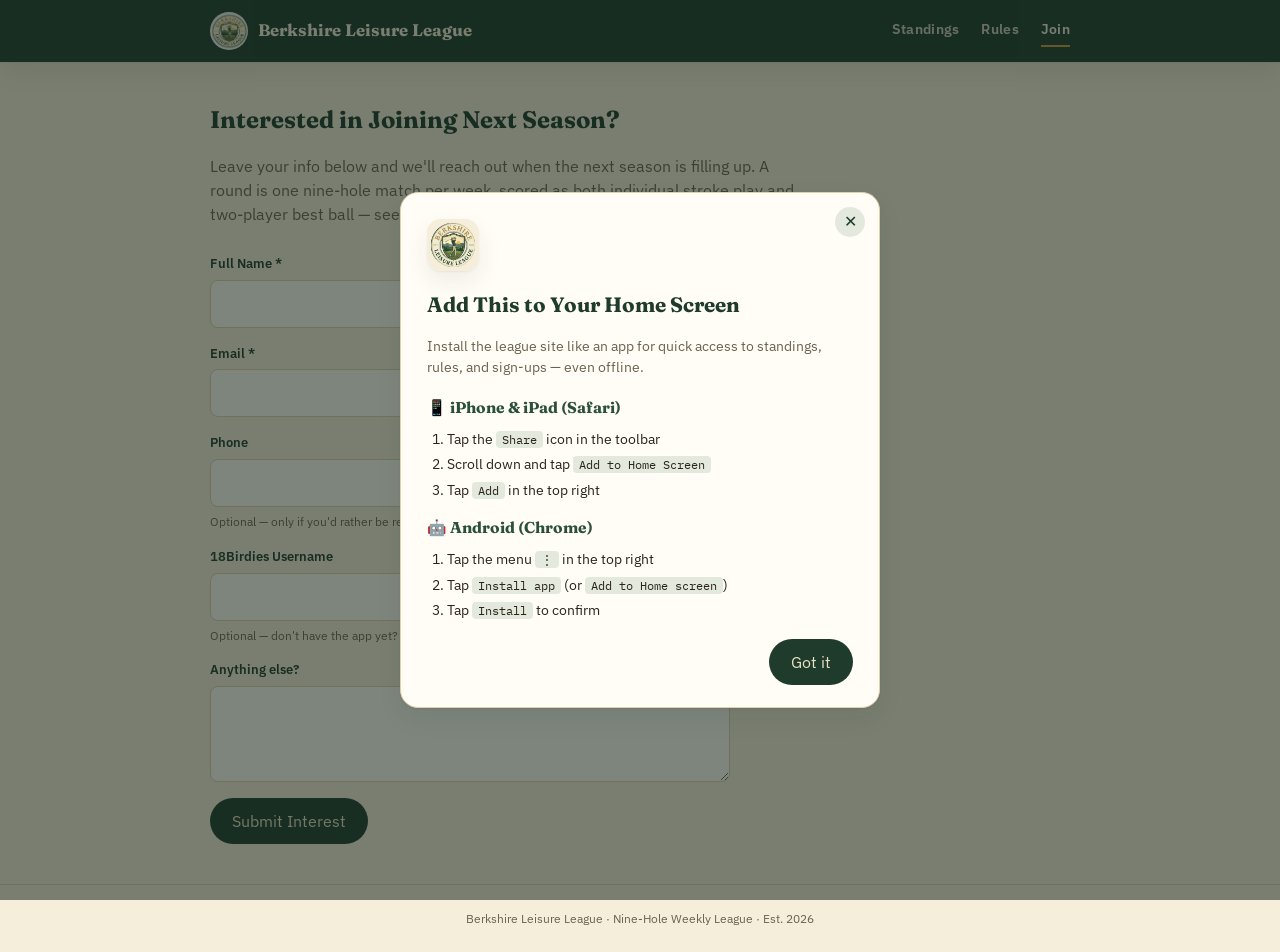
==== join.html @ b0b4068c "Initial Site Upload" ====
<!doctype html>
<html lang="en">
<head>
<meta charset="utf-8">
<meta name="viewport" content="width=device-width, initial-scale=1">
<title>Join — Berkshire Leisure League</title>
<meta name="description" content="Sign up your interest in joining the Berkshire Leisure League next season.">
<link rel="stylesheet" href="assets/style.css">
<link rel="manifest" href="manifest.webmanifest">
<link rel="icon" href="assets/icons/favicon-32.png" sizes="32x32">
<link rel="apple-touch-icon" href="assets/icons/apple-touch-icon.png">
<meta name="theme-color" content="#1E3B2C">
<meta name="apple-mobile-web-app-capable" content="yes">
<meta name="apple-mobile-web-app-status-bar-style" content="black-translucent">
<meta name="apple-mobile-web-app-title" content="BLL Golf">
</head>
<body>

<header class="site-nav">
  <div class="wrap">
    <a class="brand" href="index.html">
      <img src="assets/logo.png" alt="Berkshire Leisure League crest">
      <span>Berkshire Leisure League</span>
    </a>
    <nav class="links">
      <a href="index.html">Standings</a>
      <a href="rules.html">Rules</a>
      <a href="join.html" class="active">Join</a>
    </nav>
  </div>
</header>

<section class="wrap" style="padding-block:40px;">
  <h1>Interested in Joining Next Season?</h1>
  <p class="lead" style="color:var(--ink-soft); max-width:60ch; margin-bottom:28px;">
    Leave your info below and we'll reach out when the next season is filling up.
    A round is one nine-hole match per week, scored as both individual stroke play
    and two-player best ball — see the <a href="rules.html">rules</a> for details.
  </p>

  <form id="join-form" class="join-form" action="https://formspree.io/f/meaoeqrn" method="POST">
    <div class="field">
      <label for="name">Full Name *</label>
      <input type="text" id="name" name="name" required>
    </div>
    <div class="field">
      <label for="email">Email *</label>
      <input type="email" id="email" name="email" required>
    </div>
    <div class="field">
      <label for="phone">Phone</label>
      <input type="tel" id="phone" name="phone">
      <span class="hint">Optional — only if you'd rather be reached by text or call.</span>
    </div>
    <div class="field">
      <label for="birdies">18Birdies Username</label>
      <input type="text" id="birdies" name="18birdies_username">
      <span class="hint">Optional — don't have the app yet? No problem, just send it over once you've got it set up.</span>
    </div>
    <div class="field">
      <label for="message">Anything else?</label>
      <textarea id="message" name="message" rows="3"></textarea>
    </div>
    <div class="submit-row">
      <button type="submit" class="btn primary">Submit Interest</button>
      <span id="form-status"></span>
    </div>
  </form>
</section>

<footer class="site-footer">
  <div class="wrap">Berkshire Leisure League · Nine-Hole Weekly League · Est. 2026</div>
</footer>

<script>
  const form = document.getElementById('join-form');
  const status = document.getElementById('form-status');
  form.addEventListener('submit', async function (e) {
    e.preventDefault();
    status.textContent = 'Sending…';
    status.className = '';
    try {
      const response = await fetch(form.action, {
        method: 'POST',
        body: new FormData(form),
        headers: { 'Accept': 'application/json' }
      });
      if (response.ok) {
        form.reset();
        status.textContent = "Thanks — you're on the list! We'll be in touch.";
        status.className = 'ok';
      } else {
        status.textContent = 'Something went wrong — please try again or email us directly.';
        status.className = 'err';
      }
    } catch (err) {
      status.textContent = 'Something went wrong — please try again or email us directly.';
      status.className = 'err';
    }
  });
</script>

<div id="install-modal-backdrop" class="install-modal-backdrop">
  <div class="install-modal" role="dialog" aria-modal="true" aria-labelledby="install-modal-title">
    <button type="button" class="close-btn" id="install-modal-close" aria-label="Close">✕</button>
    <img class="install-icon" src="assets/icons/icon-192.png" alt="">
    <h2 id="install-modal-title">Add This to Your Home Screen</h2>
    <p class="sub">Install the league site like an app for quick access to standings, rules, and sign-ups — even offline.</p>

    <div class="install-platform">
      <h3>📱 iPhone &amp; iPad (Safari)</h3>
      <ol>
        <li>Tap the <kbd>Share</kbd> icon in the toolbar</li>
        <li>Scroll down and tap <kbd>Add to Home Screen</kbd></li>
        <li>Tap <kbd>Add</kbd> in the top right</li>
      </ol>
    </div>

    <div class="install-platform">
      <h3>🤖 Android (Chrome)</h3>
      <ol>
        <li>Tap the menu <kbd>⋮</kbd> in the top right</li>
        <li>Tap <kbd>Install app</kbd> (or <kbd>Add to Home screen</kbd>)</li>
        <li>Tap <kbd>Install</kbd> to confirm</li>
      </ol>
    </div>

    <div class="dismiss-row">
      <button type="button" class="btn primary" id="install-modal-got-it">Got it</button>
    </div>
  </div>
</div>
<script>
  (function () {
    try {
      var isStandalone = window.matchMedia('(display-mode: standalone)').matches || window.navigator.standalone === true;
      var seen = localStorage.getItem('bll-install-tip-seen');
      if (isStandalone || seen) return;
      var backdrop = document.getElementById('install-modal-backdrop');
      if (!backdrop) return;
      backdrop.style.display = 'flex';
      function dismiss() {
        backdrop.style.display = 'none';
        try { localStorage.setItem('bll-install-tip-seen', '1'); } catch (e) {}
      }
      document.getElementById('install-modal-close').addEventListener('click', dismiss);
      document.getElementById('install-modal-got-it').addEventListener('click', dismiss);
      backdrop.addEventListener('click', function (e) { if (e.target === backdrop) dismiss(); });
      document.addEventListener('keydown', function (e) { if (e.key === 'Escape') dismiss(); });
    } catch (e) {}
  })();
</script>

<script>
  if ('serviceWorker' in navigator) {
    window.addEventListener('load', () => {
      navigator.serviceWorker.register('sw.js').catch(() => {});
    });
  }
</script>

</body>
</html>
---- assets/style.css ----
/* Berkshire Leisure League — shared site styles */

@import url('https://fonts.googleapis.com/css2?family=Fraunces:opsz,wght@9..144,400;9..144,600;9..144,700&family=IBM+Plex+Sans:wght@400;500;600;700&family=IBM+Plex+Mono:wght@500;600&display=swap');

:root {
  --cream: #F4EEDA;
  --cream-deep: #E9E0C2;
  --card: #FFFDF6;
  --forest: #1E3B2C;
  --forest-2: #2A4F3A;
  --forest-tint: #E4E9DE;
  --gold: #A87C2C;
  --gold-bright: #C79A3F;
  --sunset: #D2842F;
  --ink: #29241C;
  --ink-soft: #6B6250;
  --line: #DED2AC;
  --good: #3F7D53;
  --bad: #B4523A;
  --shadow: 0 1px 2px rgba(41,36,28,0.06), 0 10px 24px rgba(41,36,28,0.08);
}

@media (prefers-color-scheme: dark) {
  :root:not([data-theme="light"]) {
    --cream: #14231A;
    --cream-deep: #101C14;
    --card: #1B2E22;
    --forest: #EFE7C8;
    --forest-2: #C9D8C4;
    --forest-tint: #24382C;
    --gold: #D8AC55;
    --gold-bright: #E8C275;
    --sunset: #E29A52;
    --ink: #EEE7D2;
    --ink-soft: #A9A28C;
    --line: #33452E;
    --good: #7EC493;
    --bad: #E08066;
    --shadow: 0 1px 2px rgba(0,0,0,0.35), 0 12px 28px rgba(0,0,0,0.4);
  }
}
:root[data-theme="dark"] {
  --cream: #14231A;
  --cream-deep: #101C14;
  --card: #1B2E22;
  --forest: #EFE7C8;
  --forest-2: #C9D8C4;
  --forest-tint: #24382C;
  --gold: #D8AC55;
  --gold-bright: #E8C275;
  --sunset: #E29A52;
  --ink: #EEE7D2;
  --ink-soft: #A9A28C;
  --line: #33452E;
  --good: #7EC493;
  --bad: #E08066;
  --shadow: 0 1px 2px rgba(0,0,0,0.35), 0 12px 28px rgba(0,0,0,0.4);
}

* { box-sizing: border-box; }
html, body { margin: 0; padding: 0; }
body {
  background: var(--cream);
  color: var(--ink);
  font-family: "IBM Plex Sans", system-ui, sans-serif;
  line-height: 1.5;
}
img { max-width: 100%; }
h1, h2, h3 { font-family: "Fraunces", Georgia, serif; text-wrap: balance; margin: 0 0 8px; color: var(--forest); }
a { color: var(--forest-2); }
.wrap { max-width: 900px; margin-inline: auto; padding-inline: 20px; }

/* Nav */
header.site-nav {
  background: var(--forest);
  color: var(--cream);
  box-shadow: var(--shadow);
  position: sticky;
  top: 0;
  z-index: 10;
}
header.site-nav .wrap {
  display: flex;
  align-items: center;
  justify-content: space-between;
  gap: 16px;
  padding-block: 12px;
  flex-wrap: wrap;
}
.brand {
  display: flex;
  align-items: center;
  gap: 10px;
  text-decoration: none;
  color: var(--cream);
}
.brand img { width: 38px; height: 38px; border-radius: 50%; }
.brand span {
  font-family: "Fraunces", serif;
  font-weight: 700;
  font-size: 1.05rem;
}
nav.links {
  display: flex;
  gap: 22px;
}
nav.links a {
  color: var(--cream);
  text-decoration: none;
  font-size: 0.88rem;
  font-weight: 600;
  letter-spacing: 0.02em;
  opacity: 0.82;
  padding-block: 4px;
  border-bottom: 2px solid transparent;
}
nav.links a:hover, nav.links a.active {
  opacity: 1;
  border-bottom-color: var(--gold-bright);
}

/* Hero */
.hero {
  padding-block: 48px 40px;
  text-align: center;
}
.hero img.crest {
  width: 120px;
  height: 120px;
  border-radius: 50%;
  box-shadow: var(--shadow);
  margin-bottom: 18px;
}
.hero h1 {
  font-size: clamp(1.8rem, 4vw, 2.6rem);
}
.hero .tagline {
  color: var(--gold);
  text-transform: uppercase;
  letter-spacing: 0.08em;
  font-size: 0.8rem;
  font-weight: 600;
  margin-bottom: 18px;
}
.hero p.lead {
  max-width: 60ch;
  margin: 0 auto 22px;
  color: var(--ink-soft);
  font-size: 1.02rem;
}
.hero .cta-row {
  display: flex;
  gap: 12px;
  justify-content: center;
  flex-wrap: wrap;
}
.btn {
  display: inline-block;
  padding: 11px 22px;
  border-radius: 999px;
  font-weight: 600;
  font-size: 0.92rem;
  text-decoration: none;
  transition: transform 0.15s ease;
}
.btn:hover { transform: translateY(-1px); }
.btn.primary { background: var(--forest); color: var(--cream); }
.btn.ghost { background: transparent; color: var(--forest); border: 1.5px solid var(--forest); }
:root:not([data-theme="light"]) .btn.primary,
:root[data-theme="dark"] .btn.primary { color: var(--cream-deep); }

section { padding-block: 36px; }
.section-head { display: flex; align-items: baseline; justify-content: space-between; margin-bottom: 16px; flex-wrap: wrap; gap: 8px; }
.section-head .tag { font-size: 0.72rem; text-transform: uppercase; letter-spacing: 0.06em; color: var(--ink-soft); }

.card {
  background: var(--card);
  border: 1px solid var(--line);
  border-radius: 14px;
  box-shadow: var(--shadow);
  overflow: hidden;
}

/* board rows (weekly leaderboards) */
.board-row {
  display: grid;
  grid-template-columns: 28px 1fr auto auto;
  align-items: center;
  gap: 12px;
  padding: 12px 16px;
  border-bottom: 1px solid var(--line);
}
.board-row:last-child { border-bottom: none; }
.board-row.lead { background: var(--forest-tint); }
.board-row .rank { font-family: "IBM Plex Mono", monospace; font-weight: 600; color: var(--ink-soft); text-align: center; }
.board-row.lead .rank { color: var(--gold); }
.board-row .name { font-weight: 600; }
.board-row .score { font-family: "IBM Plex Mono", monospace; font-weight: 600; color: var(--forest-2); }
.board-row .score small { font-weight: 500; color: var(--ink-soft); margin-left: 2px; font-size: 0.68rem; }
.board-row .pts { font-size: 0.74rem; color: var(--gold); font-weight: 600; white-space: nowrap; }

.two-col { display: grid; grid-template-columns: 1fr 1fr; gap: 18px; }
@media (max-width: 640px) { .two-col { grid-template-columns: 1fr; } }

/* standings rows */
.stand-row {
  display: flex;
  align-items: center;
  gap: 14px;
  padding: 13px 16px;
  border-bottom: 1px solid var(--line);
}
.stand-row:last-child { border-bottom: none; }
.stand-row.lead { background: var(--forest-tint); }
.stand-rank { font-family: "Fraunces", serif; font-size: 1.4rem; font-weight: 700; color: var(--ink-soft); width: 28px; text-align: center; flex-shrink: 0; }
.stand-row.lead .stand-rank { color: var(--gold); }
.stand-main { flex: 1; min-width: 0; }
.stand-name { display: block; font-weight: 600; }
.stand-sub { display: block; font-size: 0.76rem; color: var(--ink-soft); }
.stand-stats { display: flex; gap: 16px; flex-shrink: 0; }
.stat { text-align: center; min-width: 40px; }
.stat b { display: block; font-family: "IBM Plex Mono", monospace; font-size: 1rem; color: var(--forest-2); }
.stat small { font-size: 0.64rem; color: var(--ink-soft); text-transform: uppercase; letter-spacing: 0.03em; }

/* Rules page */
.rules-block { margin-bottom: 28px; }
.rules-block h2 { font-size: 1.3rem; border-bottom: 2px solid var(--line); padding-bottom: 8px; margin-bottom: 14px; }
.rules-block h3 { font-size: 1.02rem; color: var(--forest-2); margin-top: 18px; }
.rules-block p, .rules-block li { color: var(--ink); }
.rules-block ul, .rules-block ol { padding-left: 22px; }
.callout {
  background: var(--forest-tint);
  border-left: 4px solid var(--gold);
  border-radius: 8px;
  padding: 14px 16px;
  margin-block: 14px;
  font-size: 0.94rem;
}

/* Join form */
.join-form {
  display: grid;
  gap: 16px;
  max-width: 520px;
}
.field { display: flex; flex-direction: column; gap: 6px; }
.field label { font-size: 0.82rem; font-weight: 600; color: var(--forest); }
.field input, .field textarea {
  font: inherit;
  padding: 11px 13px;
  border-radius: 8px;
  border: 1.5px solid var(--line);
  background: var(--card);
  color: var(--ink);
}
.field input:focus, .field textarea:focus {
  outline: none;
  border-color: var(--gold);
}
.field .hint { font-size: 0.74rem; color: var(--ink-soft); }
.submit-row { display: flex; align-items: center; gap: 14px; }
button.btn.primary { border: none; cursor: pointer; font: inherit; }
#form-status { font-size: 0.88rem; font-weight: 600; }
#form-status.ok { color: var(--good); }
#form-status.err { color: var(--bad); }

/* Install prompt modal */
.install-modal-backdrop {
  display: none;
  position: fixed;
  inset: 0;
  background: rgba(20, 35, 26, 0.55);
  z-index: 100;
  align-items: center;
  justify-content: center;
  padding: 20px;
}
.install-modal {
  background: var(--card);
  border: 1px solid var(--line);
  border-radius: 18px;
  max-width: 480px;
  width: 100%;
  max-height: 88vh;
  overflow-y: auto;
  padding: 26px 26px 22px;
  box-shadow: var(--shadow);
  position: relative;
}
.install-modal .close-btn {
  position: absolute;
  top: 14px;
  right: 14px;
  width: 30px;
  height: 30px;
  border-radius: 50%;
  border: none;
  background: var(--forest-tint);
  color: var(--forest);
  font-size: 1rem;
  line-height: 1;
  cursor: pointer;
}
.install-modal .install-icon {
  width: 52px;
  height: 52px;
  border-radius: 14px;
  margin-bottom: 12px;
  box-shadow: var(--shadow);
}
.install-modal h2 { font-size: 1.3rem; margin-bottom: 4px; }
.install-modal > p.sub { color: var(--ink-soft); font-size: 0.9rem; margin-bottom: 18px; }
.install-platform { margin-bottom: 16px; }
.install-platform h3 {
  display: flex;
  align-items: center;
  gap: 8px;
  font-size: 0.98rem;
  color: var(--forest-2);
  margin-bottom: 8px;
}
.install-platform ol {
  margin: 0;
  padding-left: 20px;
  font-size: 0.9rem;
}
.install-platform li { margin-bottom: 4px; }
.install-platform li kbd {
  background: var(--forest-tint);
  border-radius: 4px;
  padding: 1px 6px;
  font-family: "IBM Plex Mono", monospace;
  font-size: 0.82em;
  font-style: normal;
}
.install-modal .dismiss-row { margin-top: 18px; text-align: right; }

footer.site-footer {
  border-top: 1px solid var(--line);
  padding-block: 24px;
  text-align: center;
  font-size: 0.78rem;
  color: var(--ink-soft);
}
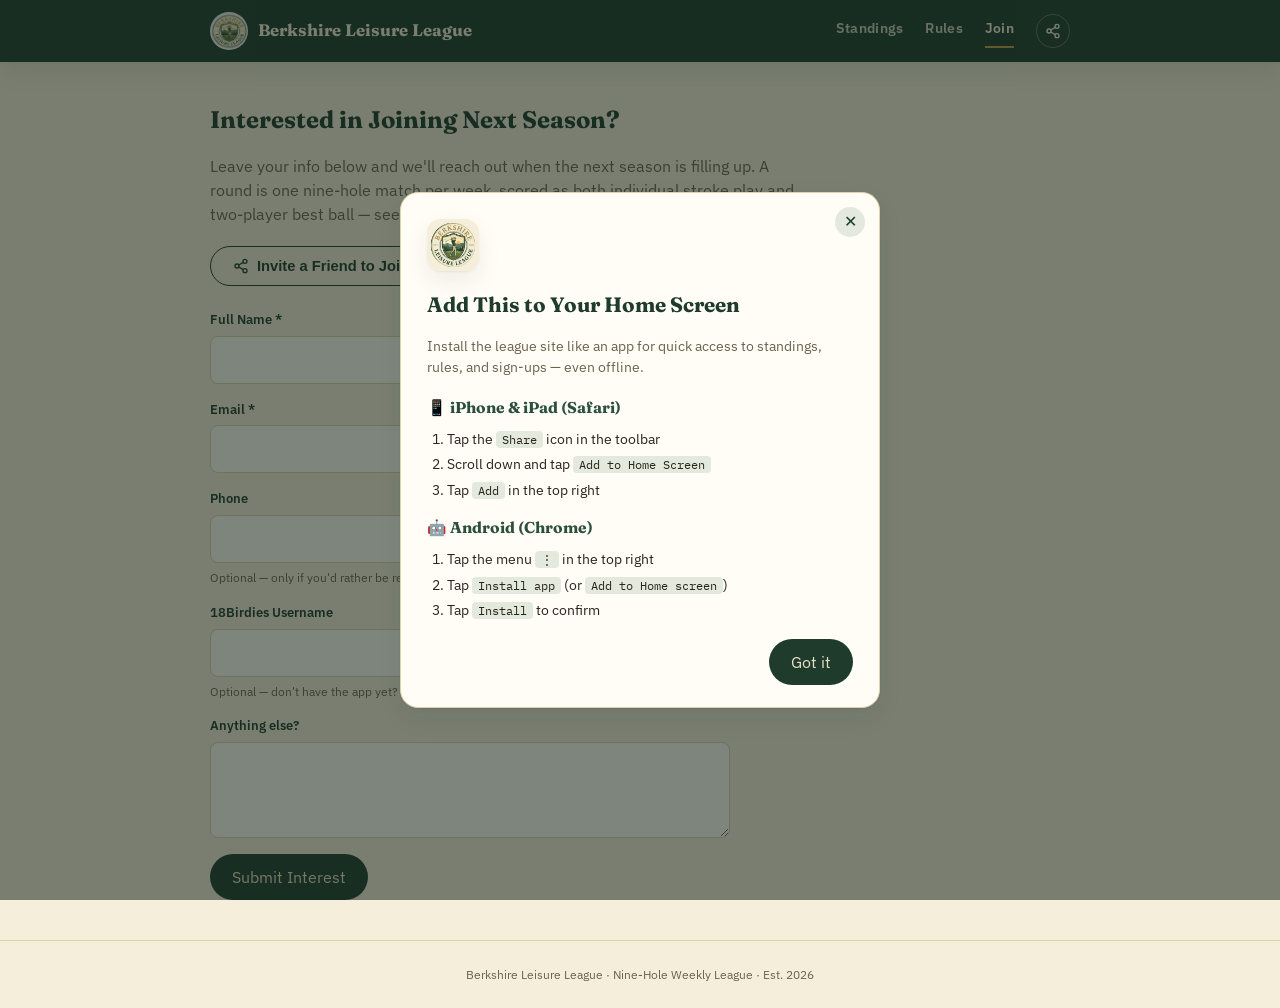
==== commit 3e0677b3: "Added payment information" ====
--- a/join.html
+++ b/join.html
@@ -26,17 +26,25 @@
       <a href="index.html">Standings</a>
       <a href="rules.html">Rules</a>
       <a href="join.html" class="active">Join</a>
+      <button type="button" class="share-btn" data-share data-share-title="Berkshire Leisure League" data-share-text="Check out our weekly nine-hole golf league standings!" aria-label="Share this page"><svg viewBox="0 0 24 24" fill="none" stroke="currentColor" stroke-width="2" stroke-linecap="round" stroke-linejoin="round"><circle cx="18" cy="5" r="3"/><circle cx="6" cy="12" r="3"/><circle cx="18" cy="19" r="3"/><line x1="8.59" y1="13.51" x2="15.42" y2="17.49"/><line x1="15.41" y1="6.51" x2="8.59" y2="10.49"/></svg></button>
     </nav>
   </div>
 </header>
 
 <section class="wrap" style="padding-block:40px;">
   <h1>Interested in Joining Next Season?</h1>
-  <p class="lead" style="color:var(--ink-soft); max-width:60ch; margin-bottom:28px;">
+  <p class="lead" style="color:var(--ink-soft); max-width:60ch; margin-bottom:20px;">
     Leave your info below and we'll reach out when the next season is filling up.
     A round is one nine-hole match per week, scored as both individual stroke play
     and two-player best ball — see the <a href="rules.html">rules</a> for details.
   </p>
+
+  <div class="invite-row">
+    <button type="button" class="btn ghost invite-share" data-share data-share-title="Join the Berkshire Leisure League" data-share-text="I'm playing in the Berkshire Leisure League — a weekly nine-hole golf league. Come sign up for next season!">
+      <svg viewBox="0 0 24 24" fill="none" stroke="currentColor" stroke-width="2" stroke-linecap="round" stroke-linejoin="round"><circle cx="18" cy="5" r="3"/><circle cx="6" cy="12" r="3"/><circle cx="18" cy="19" r="3"/><line x1="8.59" y1="13.51" x2="15.42" y2="17.49"/><line x1="15.41" y1="6.51" x2="8.59" y2="10.49"/></svg>
+      Invite a Friend to Join
+    </button>
+  </div>
 
   <form id="join-form" class="join-form" action="https://formspree.io/f/meaoeqrn" method="POST">
     <div class="field">
@@ -159,5 +167,7 @@
   }
 </script>
 
+<script src="assets/share.js" defer></script>
+
 </body>
 </html>
--- a/assets/style.css
+++ b/assets/style.css
@@ -119,6 +119,61 @@
   border-bottom-color: var(--gold-bright);
 }
 
+/* Share button (nav icon) */
+.share-btn {
+  display: inline-flex;
+  align-items: center;
+  justify-content: center;
+  width: 34px;
+  height: 34px;
+  border-radius: 50%;
+  border: 1.5px solid rgba(244, 238, 218, 0.3);
+  background: transparent;
+  color: var(--cream);
+  cursor: pointer;
+  flex-shrink: 0;
+  transition: background 0.15s ease, border-color 0.15s ease;
+}
+.share-btn:hover {
+  background: rgba(244, 238, 218, 0.12);
+  border-color: var(--gold-bright);
+}
+.share-btn svg { width: 16px; height: 16px; }
+
+/* Share toast */
+.share-toast {
+  position: fixed;
+  left: 50%;
+  bottom: 28px;
+  transform: translate(-50%, 12px);
+  background: var(--forest);
+  color: var(--cream);
+  font-size: 0.86rem;
+  font-weight: 600;
+  padding: 10px 18px;
+  border-radius: 999px;
+  box-shadow: var(--shadow);
+  opacity: 0;
+  transition: opacity 0.25s ease, transform 0.25s ease;
+  z-index: 200;
+  pointer-events: none;
+}
+.share-toast.show {
+  opacity: 1;
+  transform: translate(-50%, 0);
+}
+
+/* Invite-a-friend button (join page) */
+.invite-row {
+  margin-bottom: 24px;
+}
+.btn.invite-share {
+  display: inline-flex;
+  align-items: center;
+  gap: 8px;
+}
+.btn.invite-share svg { width: 16px; height: 16px; }
+
 /* Hero */
 .hero {
   padding-block: 48px 40px;
@@ -237,6 +292,51 @@
   font-size: 0.94rem;
 }
 
+/* Pay grid (Dues section) */
+.pay-grid {
+  display: grid;
+  grid-template-columns: repeat(3, 1fr);
+  gap: 14px;
+  margin-top: 16px;
+}
+@media (max-width: 640px) { .pay-grid { grid-template-columns: 1fr; } }
+.pay-card {
+  background: var(--card);
+  border: 1px solid var(--line);
+  border-radius: 14px;
+  box-shadow: var(--shadow);
+  padding: 16px;
+  text-align: center;
+}
+.pay-card-label {
+  font-size: 0.72rem;
+  text-transform: uppercase;
+  letter-spacing: 0.05em;
+  color: var(--gold);
+  font-weight: 700;
+  margin-bottom: 4px;
+}
+.pay-card-handle {
+  font-family: "IBM Plex Mono", monospace;
+  font-weight: 600;
+  font-size: 0.92rem;
+  margin-bottom: 10px;
+}
+.pay-qr {
+  width: 130px;
+  height: 130px;
+  border-radius: 8px;
+  border: 1px solid var(--line);
+  margin: 0 auto 12px;
+  display: block;
+}
+.pay-btn {
+  width: 100%;
+  text-align: center;
+  padding: 9px 14px;
+  font-size: 0.86rem;
+}
+
 /* Join form */
 .join-form {
   display: grid;
